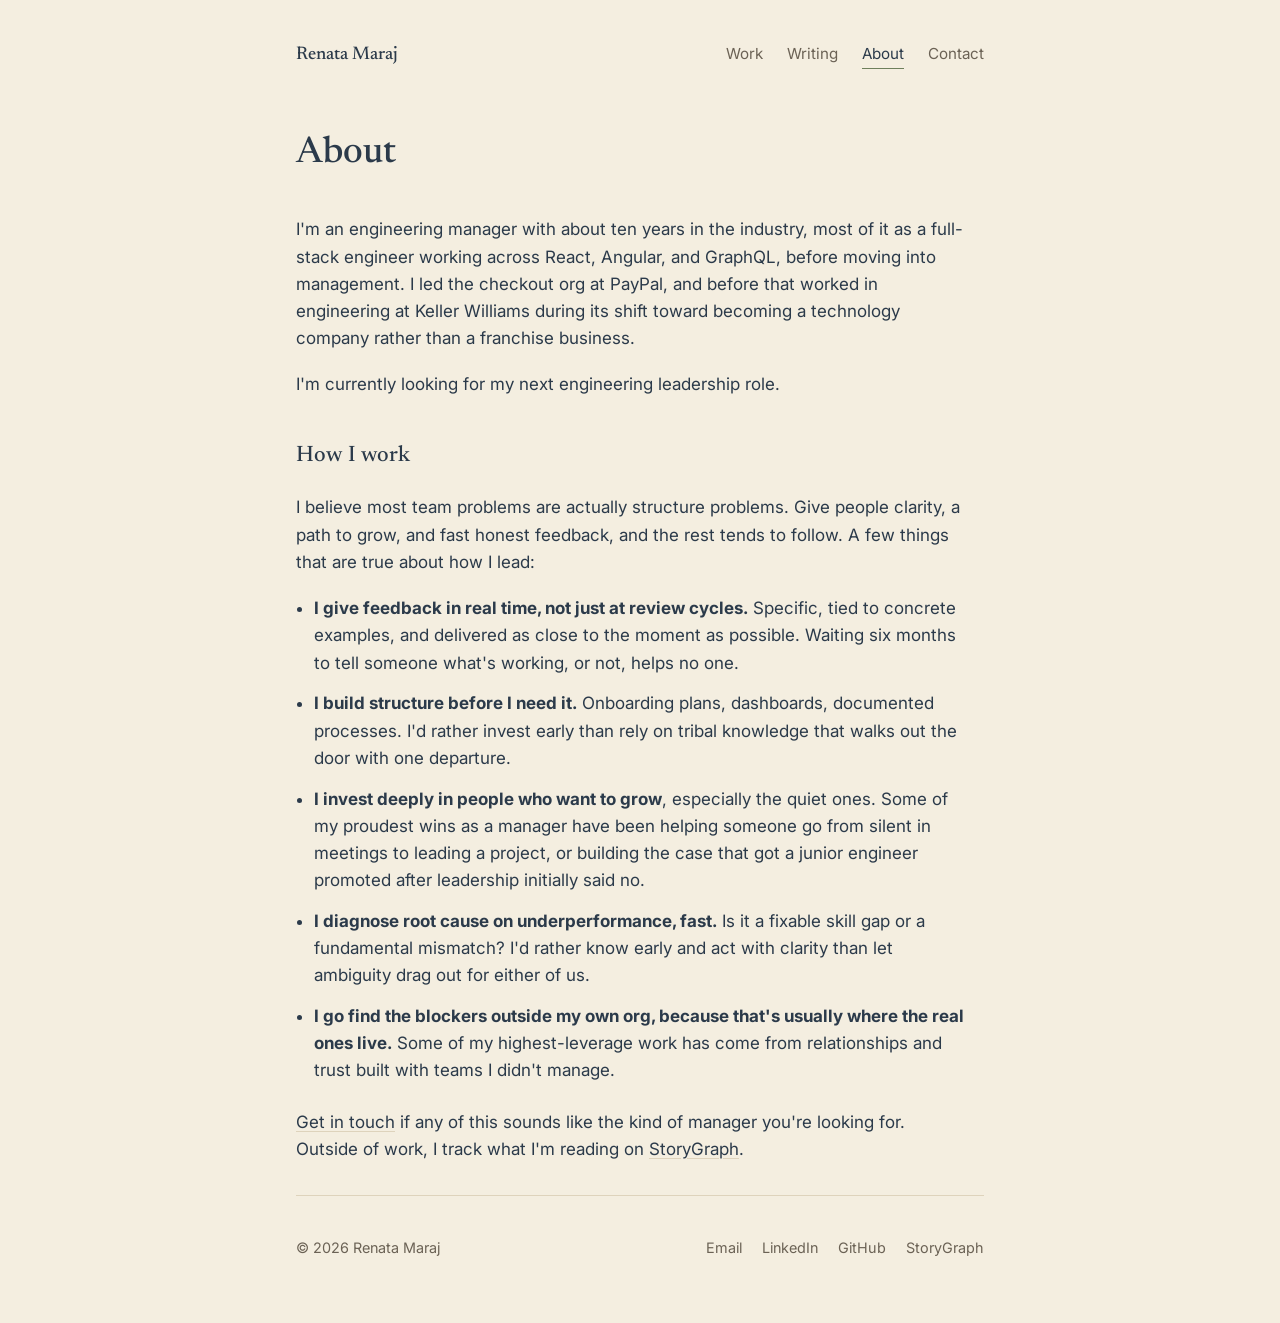
==== about/index.html @ c7aaf5ba "Add files via upload" ====
<!doctype html>
<html lang="en">
<head>
<meta charset="utf-8">
<meta name="viewport" content="width=device-width, initial-scale=1">
<title>About | Renata Maraj</title>
<meta name="description" content="About Renata Maraj: background, and how she works as an engineering manager.">
<link rel="preconnect" href="https://fonts.googleapis.com">
<link rel="preconnect" href="https://fonts.gstatic.com" crossorigin>
<link href="https://fonts.googleapis.com/css2?family=Newsreader:ital,wght@0,400;0,500;1,400&family=Inter:wght@400;500&display=swap" rel="stylesheet">
<link rel="stylesheet" href="/assets/style.css">
</head>
<body>
<div class="wrap">

  <header class="site-header">
    <a class="home-link" href="/">Renata Maraj</a>
    <nav>
      <a href="/work/">Work</a>
      <a href="/writing/">Writing</a>
      <a href="/about/" aria-current="page">About</a>
      <a href="/contact/">Contact</a>
    </nav>
  </header>

  <main class="prose">
    <h1>About</h1>

    <p>I'm an engineering manager with about ten years in the industry, most of it as a full-stack engineer working across React, Angular, and GraphQL, before moving into management. I led the checkout org at PayPal, and before that worked in engineering at Keller Williams during its shift toward becoming a technology company rather than a franchise business.</p>

    <p>I'm currently looking for my next engineering leadership role.</p>

    <h2 class="serif" style="font-size: 1.4rem; font-weight: 500; margin: 2.5rem 0 1.25rem;">How I work</h2>

    <p>I believe most team problems are actually structure problems. Give people clarity, a path to grow, and fast honest feedback, and the rest tends to follow. A few things that are true about how I lead:</p>

    <ul>
      <li><strong>I give feedback in real time, not just at review cycles.</strong> Specific, tied to concrete examples, and delivered as close to the moment as possible. Waiting six months to tell someone what's working, or not, helps no one.</li>
      <li><strong>I build structure before I need it.</strong> Onboarding plans, dashboards, documented processes. I'd rather invest early than rely on tribal knowledge that walks out the door with one departure.</li>
      <li><strong>I invest deeply in people who want to grow</strong>, especially the quiet ones. Some of my proudest wins as a manager have been helping someone go from silent in meetings to leading a project, or building the case that got a junior engineer promoted after leadership initially said no.</li>
      <li><strong>I diagnose root cause on underperformance, fast.</strong> Is it a fixable skill gap or a fundamental mismatch? I'd rather know early and act with clarity than let ambiguity drag out for either of us.</li>
      <li><strong>I go find the blockers outside my own org, because that's usually where the real ones live.</strong> Some of my highest-leverage work has come from relationships and trust built with teams I didn't manage.</li>
    </ul>

    <p><a href="/contact/">Get in touch</a> if any of this sounds like the kind of manager you're looking for. Outside of work, I track what I'm reading on <a href="https://app.thestorygraph.com/profile/renatavmaraj">StoryGraph</a>.</p>
  </main>

  <footer class="site-footer">
    <span>© 2026 Renata Maraj</span>
    <span class="links">
      <a href="mailto:renatamaraj@gmail.com">Email</a>
      <a href="https://www.linkedin.com/in/renatamaraj/">LinkedIn</a>
      <a href="https://github.com/renatavmaraj">GitHub</a>
      <a href="https://app.thestorygraph.com/profile/renatavmaraj">StoryGraph</a>
    </span>
  </footer>

</div>
</body>
</html>
---- assets/style.css ----
/* Renata Maraj — personal site
   Tokens
   Color:  bg #F4EEE0 · ink #2B3A4A · ink-soft #6B6255 · accent #6E7F5C · accent-hover #5A6A4A · line #DED3BC
   (Muted mid-century palette: warm cream, denim ink, sage accent, sand line)
   Type:   Newsreader (display/serif) + Inter (body/ui)
*/

:root {
  --bg: #F4EEE0;
  --ink: #2B3A4A;
  --ink-soft: #6B6255;
  --accent: #6E7F5C;
  --accent-hover: #5A6A4A;
  --line: #DED3BC;
  --max: 42rem;
}

* { box-sizing: border-box; }

html { -webkit-text-size-adjust: 100%; }

body {
  margin: 0;
  background: var(--bg);
  color: var(--ink);
  font-family: "Inter", -apple-system, BlinkMacSystemFont, "Segoe UI", sans-serif;
  font-size: 17px;
  line-height: 1.6;
  -webkit-font-smoothing: antialiased;
}

.serif {
  font-family: "Newsreader", Georgia, serif;
}

a {
  color: var(--ink);
  text-decoration-color: var(--line);
  text-underline-offset: 3px;
}

a:hover { color: var(--accent); }

a:focus-visible,
button:focus-visible {
  outline: 2px solid var(--accent);
  outline-offset: 3px;
}

.wrap {
  max-width: 46rem;
  margin: 0 auto;
  padding: 0 1.5rem;
}

/* Header */

.site-header {
  display: flex;
  align-items: baseline;
  justify-content: space-between;
  gap: 1.5rem;
  padding: 2.5rem 0 3.5rem;
  flex-wrap: wrap;
}

.site-header .home-link {
  font-family: "Newsreader", Georgia, serif;
  font-size: 1.15rem;
  font-weight: 500;
  text-decoration: none;
  color: var(--ink);
}

.site-header nav {
  display: flex;
  gap: 1.5rem;
}

.site-header nav a {
  font-size: 0.95rem;
  text-decoration: none;
  color: var(--ink-soft);
  border-bottom: 1px solid transparent;
  padding-bottom: 2px;
}

.site-header nav a:hover,
.site-header nav a[aria-current="page"] {
  color: var(--ink);
  border-bottom-color: var(--accent);
}

/* Hero */

.hero h1 {
  font-family: "Newsreader", Georgia, serif;
  font-weight: 500;
  font-size: clamp(2.1rem, 5vw, 2.75rem);
  line-height: 1.15;
  margin: 0 0 0.9rem;
  max-width: 20ch;
}

.hero p {
  font-size: 1.15rem;
  color: var(--ink-soft);
  max-width: 34ch;
  margin: 0 0 2rem;
}

.hero .actions {
  display: flex;
  gap: 1.75rem;
  flex-wrap: wrap;
  margin-bottom: 3.5rem;
}

.hero .actions a {
  font-size: 0.95rem;
  text-decoration: none;
  border-bottom: 1px solid var(--line);
  padding-bottom: 2px;
}

.hero .actions a:hover { border-bottom-color: var(--accent); }

/* Sections */

section + section,
main > section:first-child {
  border-top: 1px solid var(--line);
  padding: 3rem 0;
}

section > h2 {
  font-family: "Newsreader", Georgia, serif;
  font-weight: 500;
  font-size: 1.4rem;
  margin: 0 0 1.75rem;
}

/* Work list (home teaser + full work page) */

.work-item {
  padding: 1.75rem 0;
  border-top: 1px solid var(--line);
}

.work-item:first-of-type { border-top: none; }

.work-item h3 {
  font-family: "Newsreader", Georgia, serif;
  font-weight: 500;
  font-size: 1.25rem;
  margin: 0 0 0.4rem;
}

.work-item .meta {
  display: block;
  font-size: 0.85rem;
  color: var(--ink-soft);
  margin-bottom: 0.6rem;
}

.work-item p {
  margin: 0 0 0.6rem;
  color: var(--ink-soft);
  max-width: 60ch;
}

.work-item a.read {
  font-size: 0.9rem;
  text-decoration: none;
  border-bottom: 1px solid var(--line);
}

.work-item a.read:hover { border-bottom-color: var(--accent); }

/* Long-form (about, work detail, writing) */

.prose p {
  max-width: var(--max);
  margin: 0 0 1.2rem;
}

.prose h1 {
  font-family: "Newsreader", Georgia, serif;
  font-weight: 500;
  font-size: clamp(1.8rem, 4vw, 2.3rem);
  margin: 0 0 2rem;
}

.prose ul {
  max-width: var(--max);
  padding-left: 1.1rem;
  margin: 0 0 1.5rem;
}

.prose li { margin-bottom: 0.85rem; }
.prose li strong { color: var(--ink); }

.byline {
  color: var(--ink-soft);
  font-size: 0.9rem;
  margin: -1rem 0 2rem;
}

.empty-state {
  color: var(--ink-soft);
  border: 1px dashed var(--line);
  border-radius: 4px;
  padding: 2rem;
  max-width: var(--max);
}

/* Footer */

.site-footer {
  border-top: 1px solid var(--line);
  margin-top: 2rem;
  padding: 2.5rem 0 4rem;
  display: flex;
  justify-content: space-between;
  align-items: center;
  flex-wrap: wrap;
  gap: 1rem;
  color: var(--ink-soft);
  font-size: 0.9rem;
}

.site-footer .links {
  display: flex;
  gap: 1.25rem;
}

.site-footer a { color: var(--ink-soft); text-decoration: none; }
.site-footer a:hover { color: var(--accent); }

@media (max-width: 32rem) {
  .site-header { padding: 2rem 0 2.5rem; }
  .site-header nav { gap: 1rem; }
}

@media (prefers-reduced-motion: reduce) {
  * { animation: none !important; transition: none !important; }
}
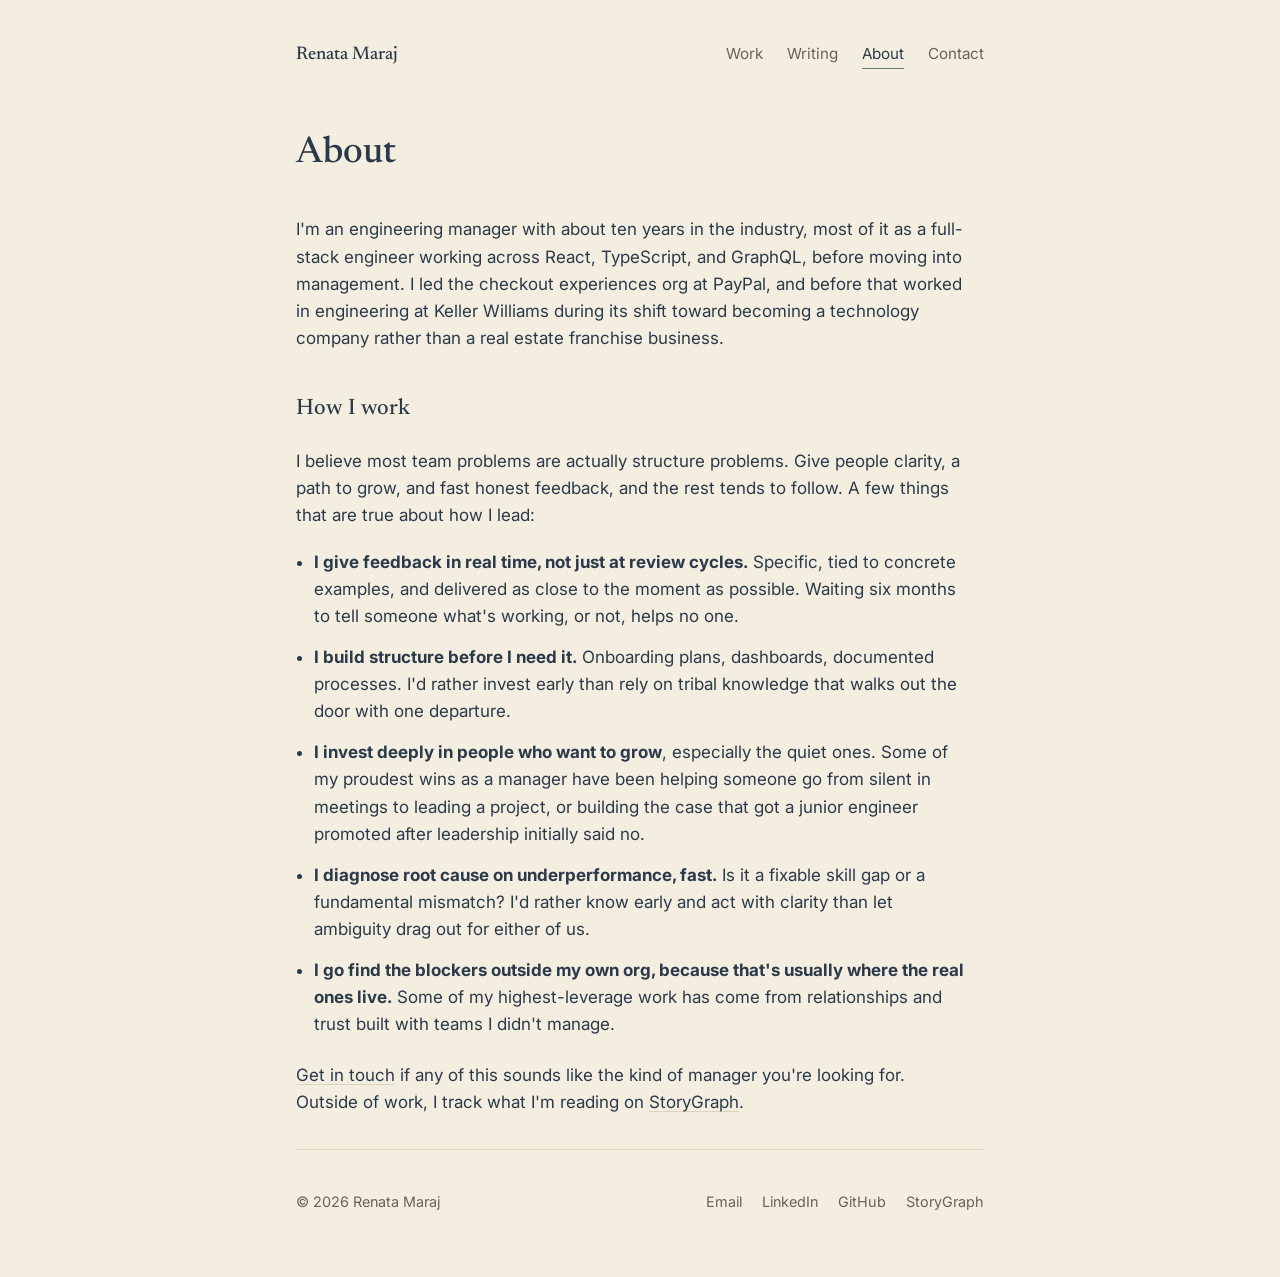
==== commit e29afc5b: "Update index.html" ====
--- a/about/index.html
+++ b/about/index.html
@@ -26,9 +26,7 @@
   <main class="prose">
     <h1>About</h1>
 
-    <p>I'm an engineering manager with about ten years in the industry, most of it as a full-stack engineer working across React, Angular, and GraphQL, before moving into management. I led the checkout org at PayPal, and before that worked in engineering at Keller Williams during its shift toward becoming a technology company rather than a franchise business.</p>
-
-    <p>I'm currently looking for my next engineering leadership role.</p>
+    <p>I'm an engineering manager with about ten years in the industry, most of it as a full-stack engineer working across React, TypeScript, and GraphQL, before moving into management. I led the checkout experiences org at PayPal, and before that worked in engineering at Keller Williams during its shift toward becoming a technology company rather than a real estate franchise business.</p>
 
     <h2 class="serif" style="font-size: 1.4rem; font-weight: 500; margin: 2.5rem 0 1.25rem;">How I work</h2>
 
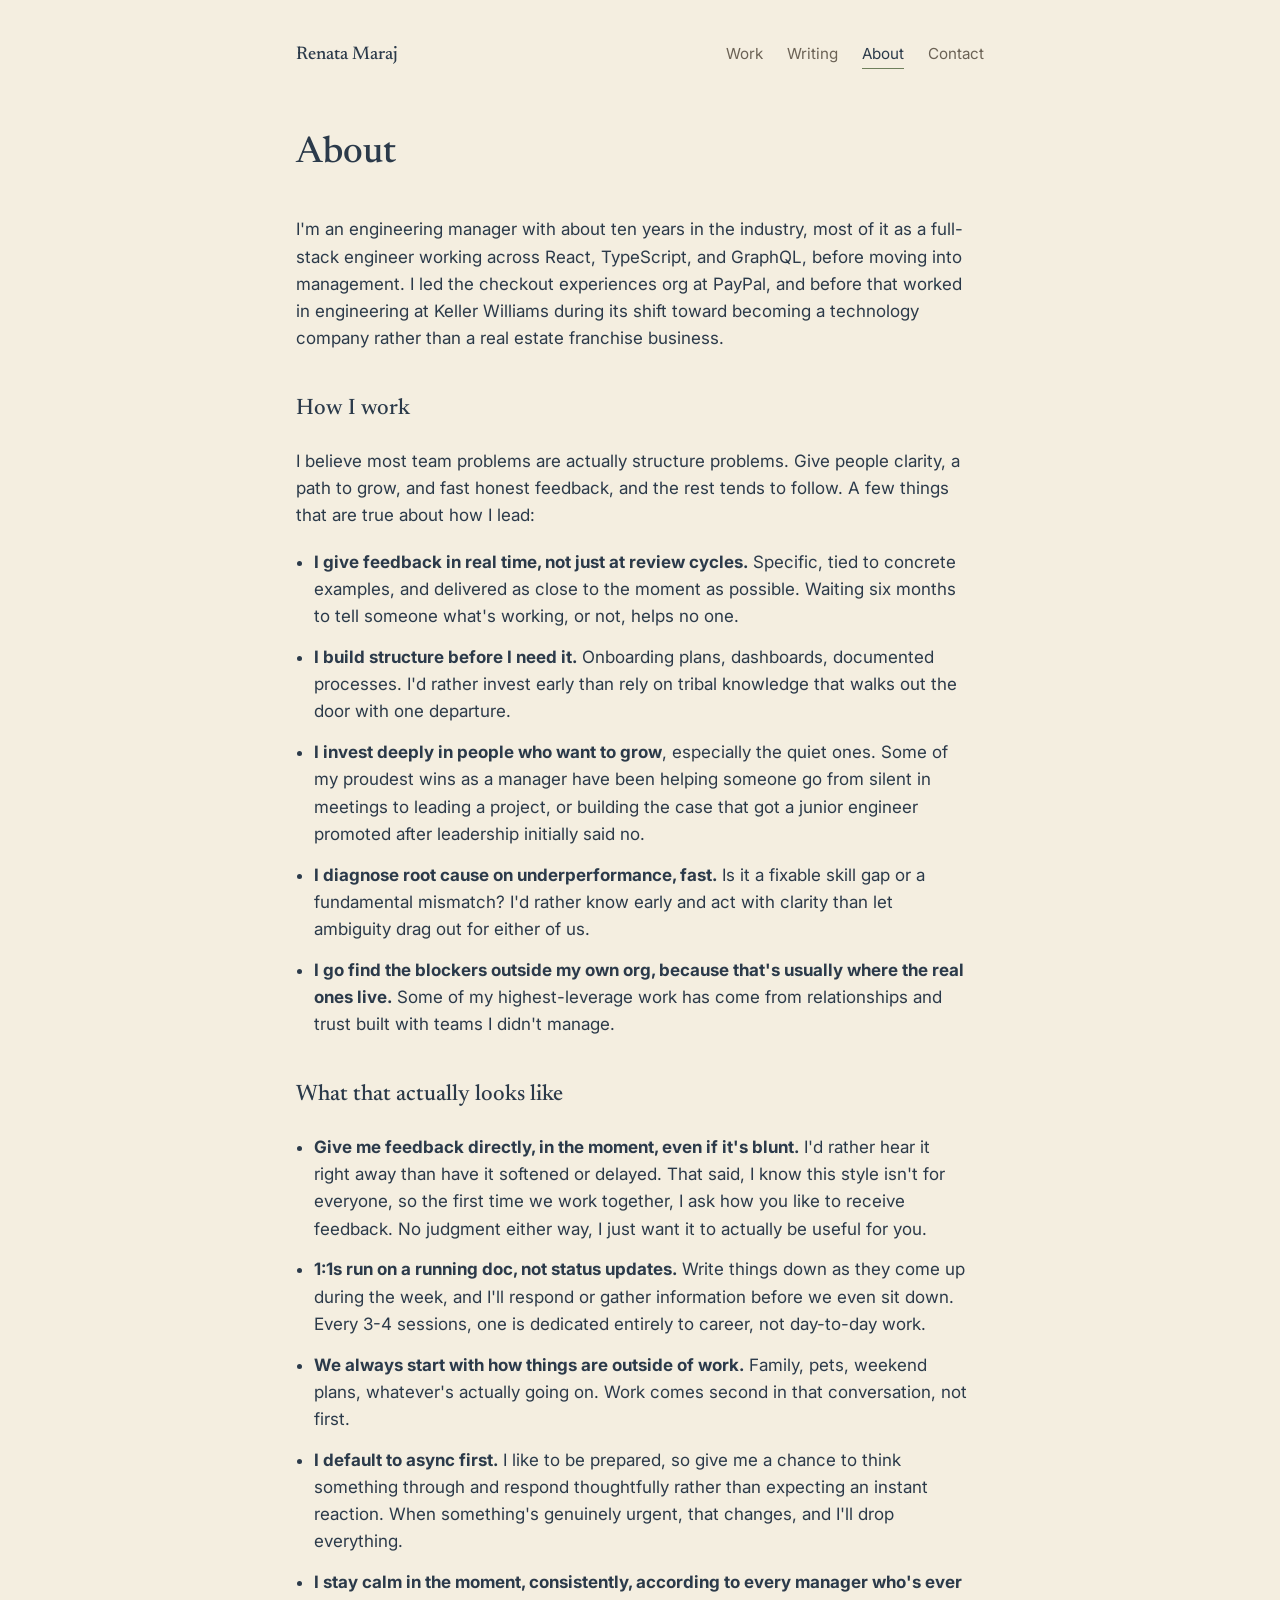
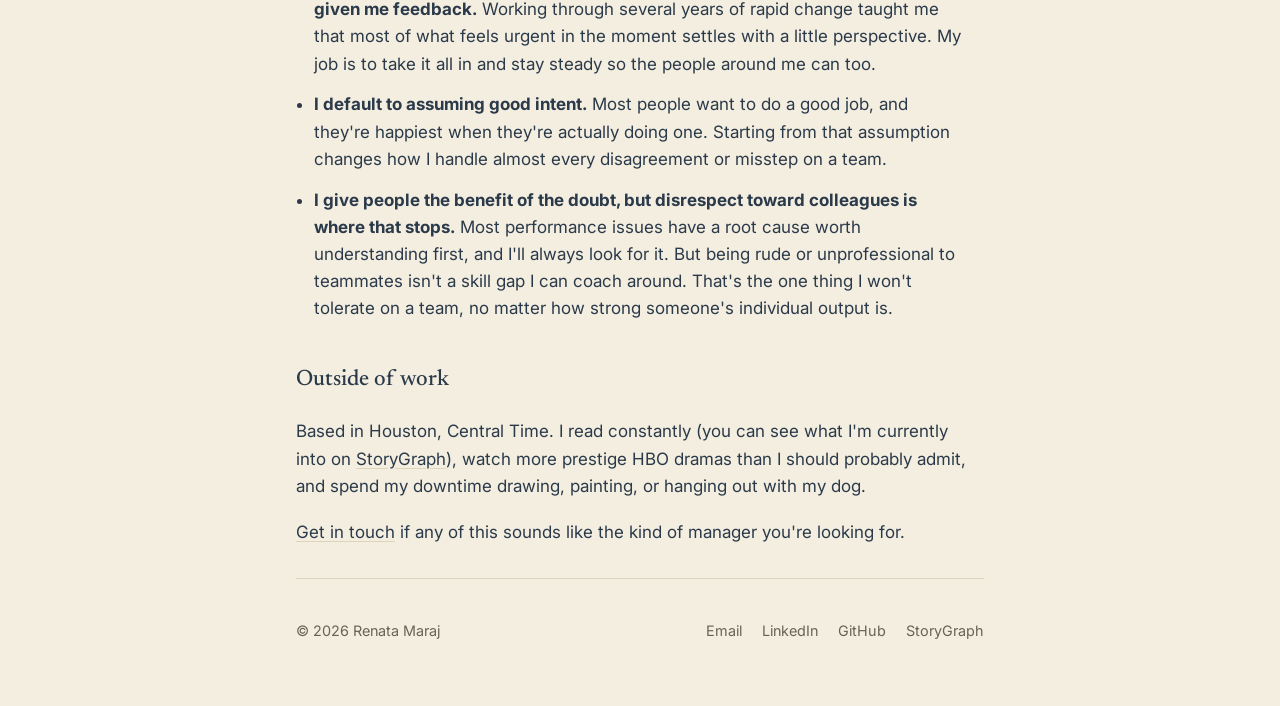
==== commit d6213259: "Update index.html" ====
--- a/about/index.html
+++ b/about/index.html
@@ -23,7 +23,7 @@
     </nav>
   </header>
 
-  <main class="prose">
+<main class="prose">
     <h1>About</h1>
 
     <p>I'm an engineering manager with about ten years in the industry, most of it as a full-stack engineer working across React, TypeScript, and GraphQL, before moving into management. I led the checkout experiences org at PayPal, and before that worked in engineering at Keller Williams during its shift toward becoming a technology company rather than a real estate franchise business.</p>
@@ -40,9 +40,24 @@
       <li><strong>I go find the blockers outside my own org, because that's usually where the real ones live.</strong> Some of my highest-leverage work has come from relationships and trust built with teams I didn't manage.</li>
     </ul>
 
-    <p><a href="/contact/">Get in touch</a> if any of this sounds like the kind of manager you're looking for. Outside of work, I track what I'm reading on <a href="https://app.thestorygraph.com/profile/renatavmaraj">StoryGraph</a>.</p>
+    <h2 class="serif" style="font-size: 1.4rem; font-weight: 500; margin: 2.5rem 0 1.25rem;">What that actually looks like</h2>
+
+    <ul>
+      <li><strong>Give me feedback directly, in the moment, even if it's blunt.</strong> I'd rather hear it right away than have it softened or delayed. That said, I know this style isn't for everyone, so the first time we work together, I ask how you like to receive feedback. No judgment either way, I just want it to actually be useful for you.</li>
+      <li><strong>1:1s run on a running doc, not status updates.</strong> Write things down as they come up during the week, and I'll respond or gather information before we even sit down. Every 3-4 sessions, one is dedicated entirely to career, not day-to-day work.</li>
+      <li><strong>We always start with how things are outside of work.</strong> Family, pets, weekend plans, whatever's actually going on. Work comes second in that conversation, not first.</li>
+      <li><strong>I default to async first.</strong> I like to be prepared, so give me a chance to think something through and respond thoughtfully rather than expecting an instant reaction. When something's genuinely urgent, that changes, and I'll drop everything.</li>
+      <li><strong>I stay calm in the moment, consistently, according to every manager who's ever given me feedback.</strong> Working through several years of rapid change taught me that most of what feels urgent in the moment settles with a little perspective. My job is to take it all in and stay steady so the people around me can too.</li>
+      <li><strong>I default to assuming good intent.</strong> Most people want to do a good job, and they're happiest when they're actually doing one. Starting from that assumption changes how I handle almost every disagreement or misstep on a team.</li>
+      <li><strong>I give people the benefit of the doubt, but disrespect toward colleagues is where that stops.</strong> Most performance issues have a root cause worth understanding first, and I'll always look for it. But being rude or unprofessional to teammates isn't a skill gap I can coach around. That's the one thing I won't tolerate on a team, no matter how strong someone's individual output is.</li>
+    </ul>
+
+    <h2 class="serif" style="font-size: 1.4rem; font-weight: 500; margin: 2.5rem 0 1.25rem;">Outside of work</h2>
+
+    <p>Based in Houston, Central Time. I read constantly (you can see what I'm currently into on <a href="https://app.thestorygraph.com/profile/renatavmaraj">StoryGraph</a>), watch more prestige HBO dramas than I should probably admit, and spend my downtime drawing, painting, or hanging out with my dog.</p>
+
+    <p><a href="/contact/">Get in touch</a> if any of this sounds like the kind of manager you're looking for.</p>
   </main>
-
   <footer class="site-footer">
     <span>© 2026 Renata Maraj</span>
     <span class="links">
